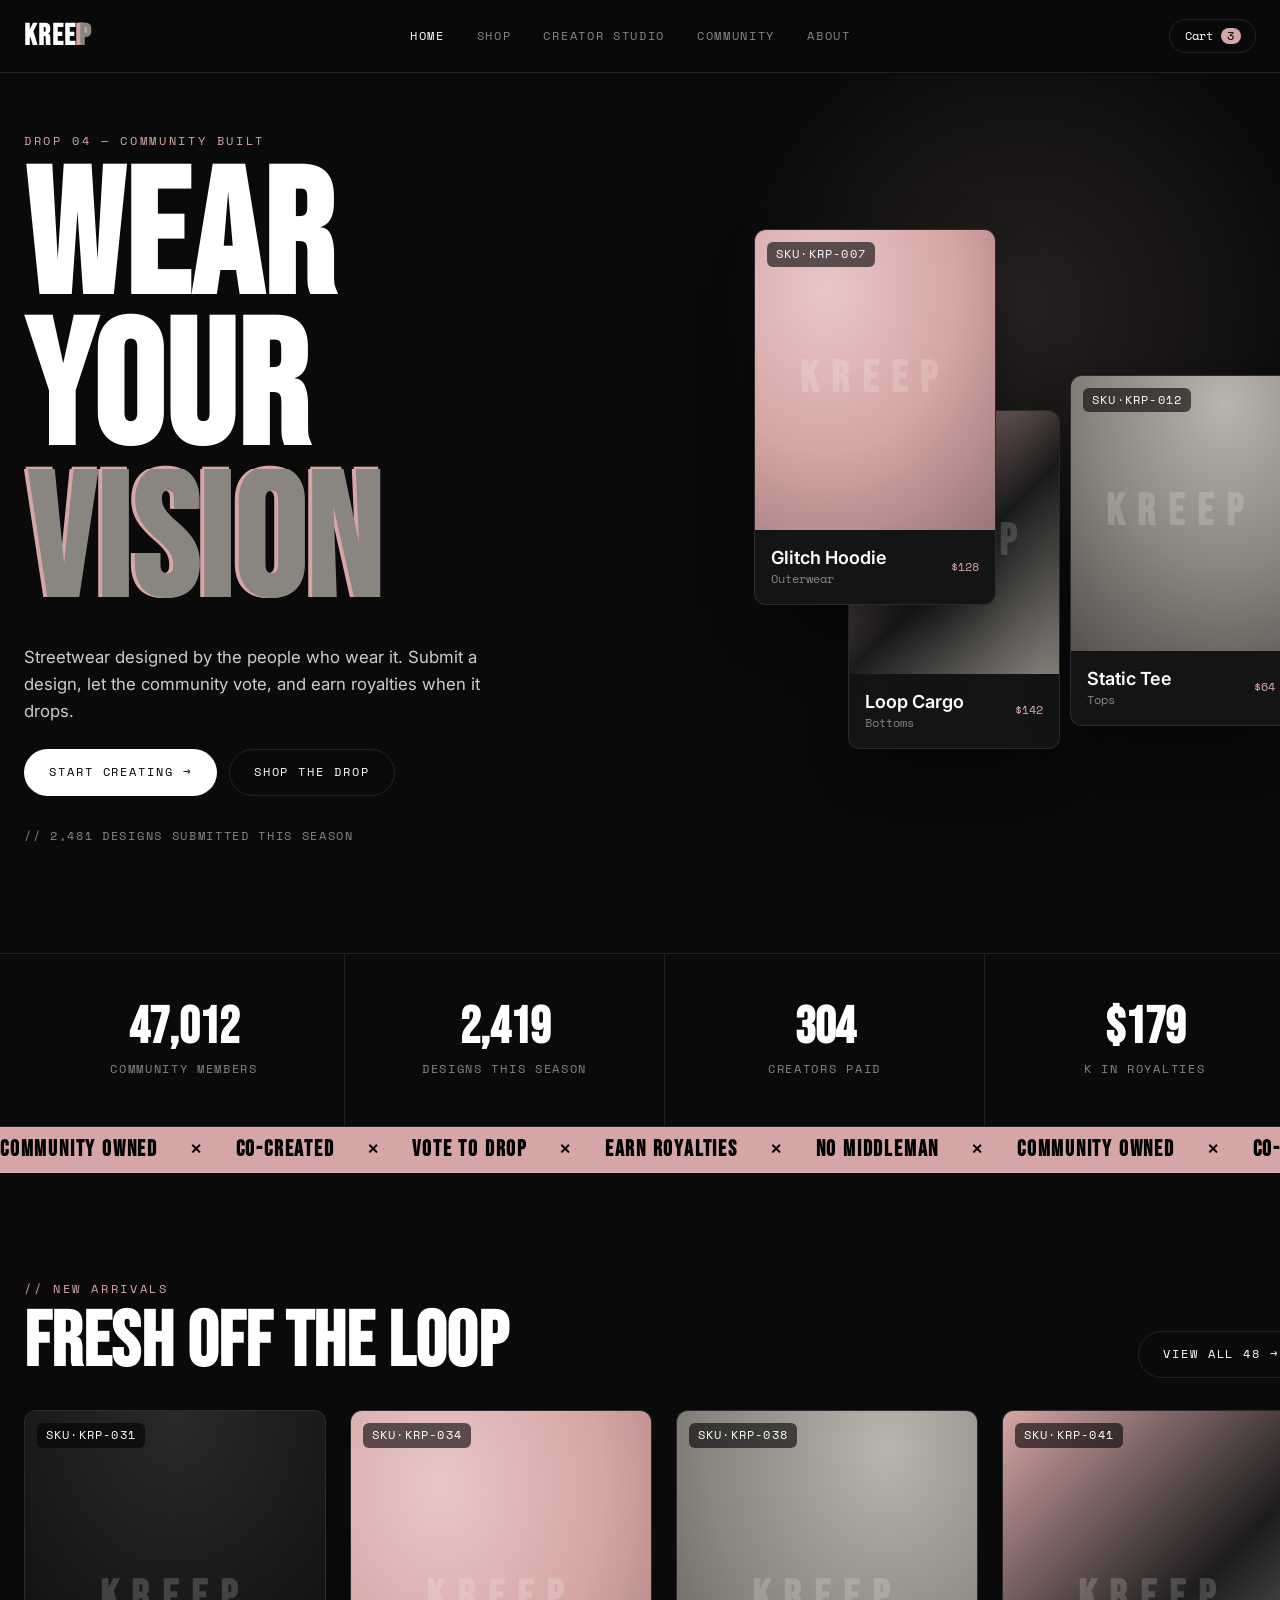
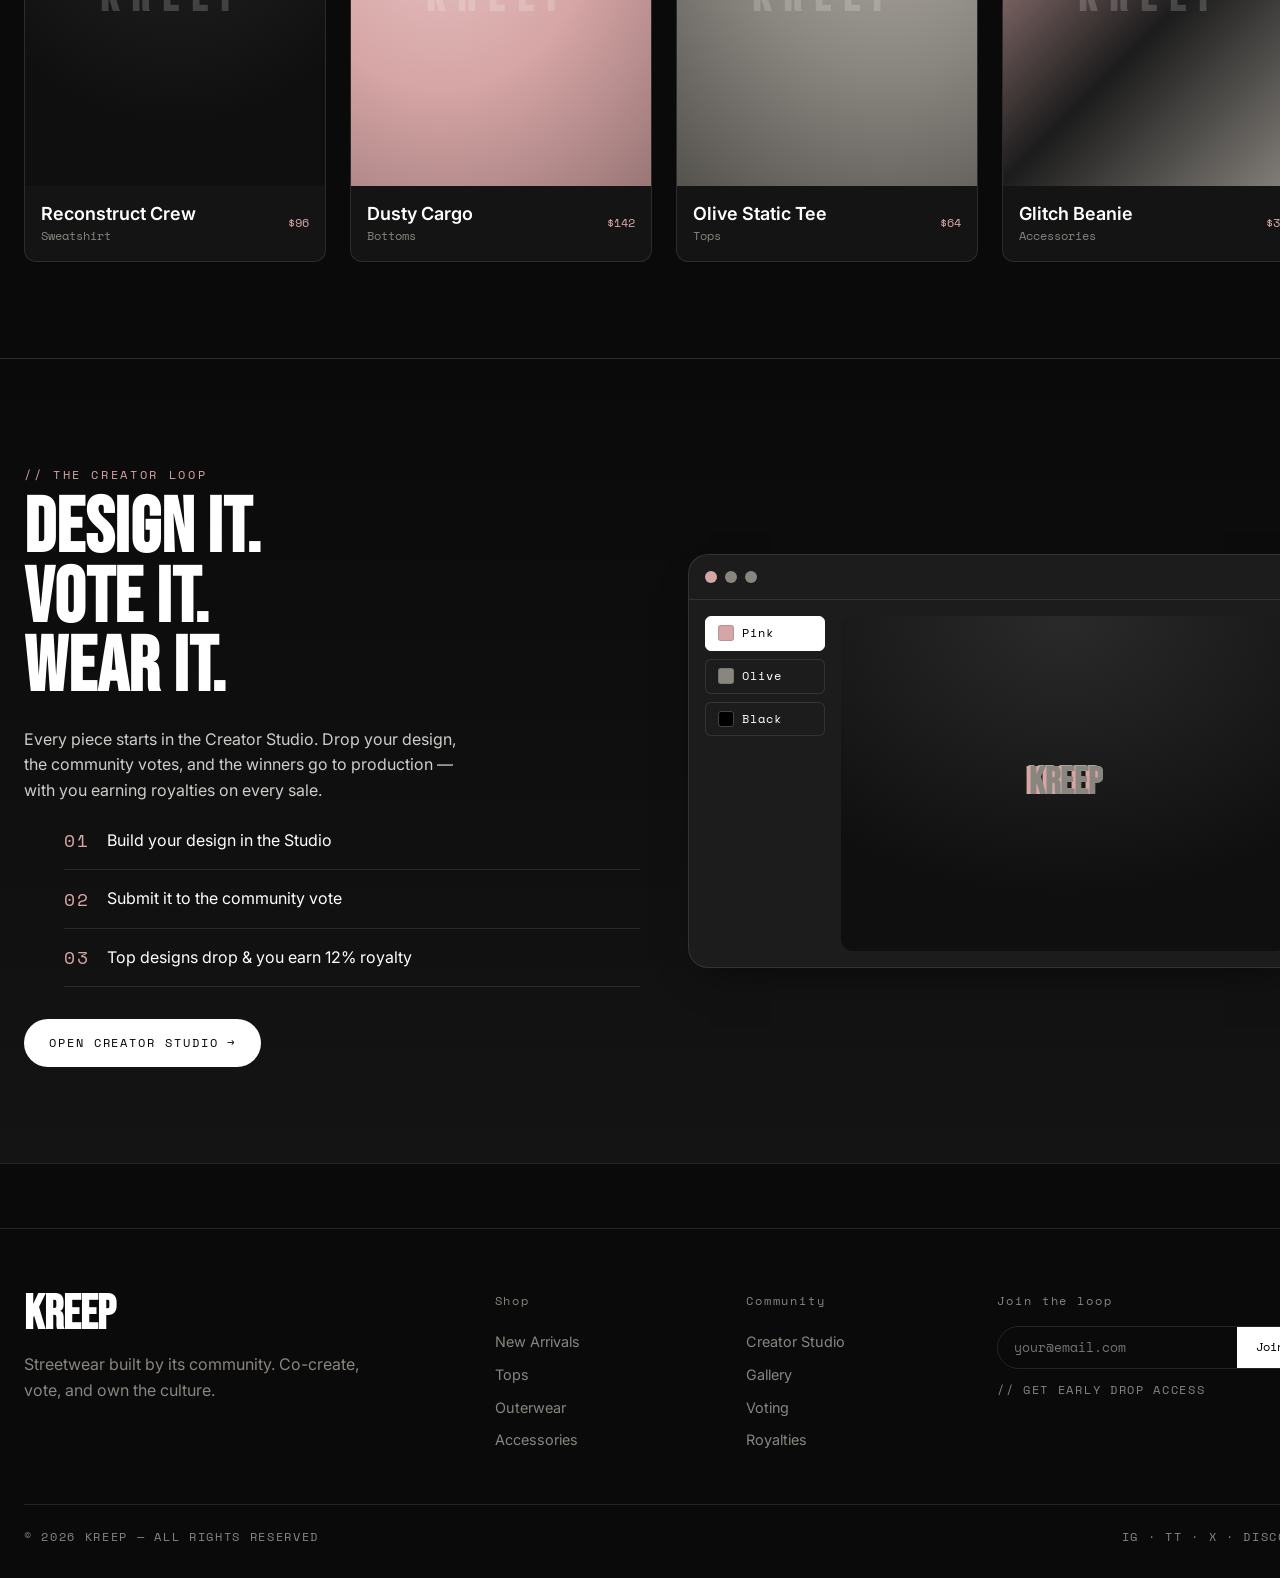
==== index.html @ 2c05e25a "feat: KREEP streetwear site — 3 screens + design tokens + components - Homepage: hero with glitch an" ====
<!DOCTYPE html>
<html lang="en">
<head>
  <meta charset="UTF-8" />
  <meta name="viewport" content="width=device-width, initial-scale=1.0" />
  <title>KREEP — Wear Your Vision</title>
  <meta name="description" content="KREEP — streetwear built by its community. Co-create, vote, earn royalties." />
  <link rel="preconnect" href="https://fonts.googleapis.com" />
  <link rel="preconnect" href="https://fonts.gstatic.com" crossorigin />
  <link href="https://fonts.googleapis.com/css2?family=Bebas+Neue&family=Inter:wght@400;500;600;700&family=Space+Mono:wght@400;700&display=swap" rel="stylesheet" />
  <link rel="stylesheet" href="css/tokens.css" />
  <link rel="stylesheet" href="css/styles.css" />
  <link rel="stylesheet" href="css/pages.css" />
</head>
<body>

  <!-- ====================== Navbar (persistent) ====================== -->
  <header class="nav">
    <div class="wrap">
      <a class="nav-logo" href="index.html">KREE<span class="k-glitch glitch" data-text="P">P</span></a>
      <nav class="nav-links">
        <a href="index.html" class="active">Home</a>
        <a href="#arrivals">Shop</a>
        <a href="studio.html">Creator Studio</a>
        <a href="product.html">Community</a>
        <a href="#loop">About</a>
      </nav>
      <div class="nav-right">
        <button class="cart-btn">Cart <span class="count">3</span></button>
        <button class="nav-burger" aria-label="Menu"><span></span><span></span><span></span></button>
      </div>
    </div>
  </header>

  <!-- ====================== Hero ====================== -->
  <section class="hero section">
    <div class="wrap hero-grid">
      <div class="hero-copy">
        <p class="mono eyebrow">Drop 04 — Community Built</p>
        <h1 class="display-xl">
          WEAR<br />
          YOUR<br />
          <span class="glitch hero-glitch" data-text="VISION">VISION</span>
        </h1>
        <p class="hero-sub">Streetwear designed by the people who wear it. Submit a design, let the community vote, and earn royalties when it drops.</p>
        <div class="hero-cta">
          <a href="studio.html" class="btn btn-primary">Start Creating →</a>
          <a href="#arrivals" class="btn btn-ghost">Shop the Drop</a>
        </div>
        <p class="mono muted hero-note">// 2,481 designs submitted this season</p>
      </div>

      <div class="hero-visual">
        <article class="float-card f1 product-card">
          <div class="media"><div class="ph ph-pink"></div></div>
          <span class="sku">SKU·KRP-007</span>
          <div class="meta"><div><h4>Glitch Hoodie</h4><span class="cat">Outerwear</span></div><span class="price">$128</span></div>
        </article>
        <article class="float-card f2 product-card">
          <div class="media"><div class="ph ph-olive"></div></div>
          <span class="sku">SKU·KRP-012</span>
          <div class="meta"><div><h4>Static Tee</h4><span class="cat">Tops</span></div><span class="price">$64</span></div>
        </article>
        <article class="float-card f3 product-card">
          <div class="media"><div class="ph ph-mix"></div></div>
          <span class="sku">SKU·KRP-021</span>
          <div class="meta"><div><h4>Loop Cargo</h4><span class="cat">Bottoms</span></div><span class="price">$142</span></div>
        </article>
      </div>
    </div>
  </section>

  <!-- ====================== Stats row ====================== -->
  <section class="stats">
    <div class="wrap stats-grid">
      <div class="stat"><span class="num" data-count="48200">0</span><span class="mono muted">Community members</span></div>
      <div class="stat"><span class="num" data-count="2481">0</span><span class="mono muted">Designs this season</span></div>
      <div class="stat"><span class="num" data-count="312">0</span><span class="mono muted">Creators paid</span></div>
      <div class="stat"><span class="num" data-prefix="$" data-count="184">0</span><span class="mono muted">K in royalties</span></div>
    </div>
  </section>

  <!-- ====================== Ticker ====================== -->
  <div class="ticker" aria-hidden="true">
    <div class="track">
      <span>COMMUNITY OWNED</span><span>CO-CREATED</span><span>VOTE TO DROP</span><span>EARN ROYALTIES</span><span>NO MIDDLEMAN</span>
      <span>COMMUNITY OWNED</span><span>CO-CREATED</span><span>VOTE TO DROP</span><span>EARN ROYALTIES</span><span>NO MIDDLEMAN</span>
    </div>
  </div>

  <!-- ====================== New Arrivals ====================== -->
  <section class="section" id="arrivals">
    <div class="wrap">
      <div class="section-head">
        <div>
          <p class="mono eyebrow">// New Arrivals</p>
          <h2 class="display-l">Fresh Off The Loop</h2>
        </div>
        <a href="#" class="btn btn-ghost">View all 48 →</a>
      </div>

      <div class="grid-products">
        <article class="product-card">
          <div class="media">
            <div class="ph ph-dark"></div>
            <div class="overlay"><a href="product.html" class="btn btn-pink">Quick Add +</a></div>
          </div>
          <span class="sku">SKU·KRP-031</span>
          <div class="meta"><div><h4>Reconstruct Crew</h4><span class="cat">Sweatshirt</span></div><span class="price">$96</span></div>
        </article>
        <article class="product-card">
          <div class="media">
            <div class="ph ph-pink"></div>
            <div class="overlay"><a href="product.html" class="btn btn-pink">Quick Add +</a></div>
          </div>
          <span class="sku">SKU·KRP-034</span>
          <div class="meta"><div><h4>Dusty Cargo</h4><span class="cat">Bottoms</span></div><span class="price">$142</span></div>
        </article>
        <article class="product-card">
          <div class="media">
            <div class="ph ph-olive"></div>
            <div class="overlay"><a href="product.html" class="btn btn-pink">Quick Add +</a></div>
          </div>
          <span class="sku">SKU·KRP-038</span>
          <div class="meta"><div><h4>Olive Static Tee</h4><span class="cat">Tops</span></div><span class="price">$64</span></div>
        </article>
        <article class="product-card">
          <div class="media">
            <div class="ph ph-mix"></div>
            <div class="overlay"><a href="product.html" class="btn btn-pink">Quick Add +</a></div>
          </div>
          <span class="sku">SKU·KRP-041</span>
          <div class="meta"><div><h4>Glitch Beanie</h4><span class="cat">Accessories</span></div><span class="price">$38</span></div>
        </article>
      </div>
    </div>
  </section>

  <!-- ====================== Creator Loop ====================== -->
  <section class="section loop" id="loop">
    <div class="wrap loop-grid">
      <div class="loop-copy">
        <p class="mono eyebrow">// The Creator Loop</p>
        <h2 class="display-l">Design It.<br />Vote It.<br />Wear It.</h2>
        <p class="loop-sub">Every piece starts in the Creator Studio. Drop your design, the community votes, and the winners go to production — with you earning royalties on every sale.</p>
        <ol class="loop-steps">
          <li><span class="mono">01</span> Build your design in the Studio</li>
          <li><span class="mono">02</span> Submit it to the community vote</li>
          <li><span class="mono">03</span> Top designs drop &amp; you earn 12% royalty</li>
        </ol>
        <a href="studio.html" class="btn btn-primary">Open Creator Studio →</a>
      </div>
      <div class="loop-preview">
        <div class="studio-mini">
          <div class="mini-bar"><span></span><span></span><span></span></div>
          <div class="mini-body">
            <div class="mini-left">
              <div class="design-chip active"><span class="swatch" style="background:var(--c-dusty-pink)"></span>Pink</div>
              <div class="design-chip"><span class="swatch" style="background:var(--c-olive-gray)"></span>Olive</div>
              <div class="design-chip"><span class="swatch" style="background:#000;border-color:#444"></span>Black</div>
            </div>
            <div class="mini-stage"><div class="ph ph-dark"></div><span class="stage-text glitch" data-text="KREEP">KREEP</span></div>
          </div>
        </div>
      </div>
    </div>
  </section>

  <!-- ====================== Footer ====================== -->
  <footer class="footer">
    <div class="wrap">
      <div class="grid">
        <div>
          <div class="logo">KREEP</div>
          <p class="muted" style="max-width:34ch">Streetwear built by its community. Co-create, vote, and own the culture.</p>
        </div>
        <div>
          <h5>Shop</h5>
          <div class="links"><a href="#">New Arrivals</a><a href="#">Tops</a><a href="#">Outerwear</a><a href="#">Accessories</a></div>
        </div>
        <div>
          <h5>Community</h5>
          <div class="links"><a href="studio.html">Creator Studio</a><a href="product.html">Gallery</a><a href="#">Voting</a><a href="#">Royalties</a></div>
        </div>
        <div>
          <h5>Join the loop</h5>
          <form class="news" onsubmit="return false">
            <input type="email" placeholder="your@email.com" aria-label="Email" />
            <button type="submit">Join</button>
          </form>
          <p class="mono muted" style="margin-top:.8rem">// Get early drop access</p>
        </div>
      </div>
      <div class="bottom mono">
        <span>© 2026 KREEP — ALL RIGHTS RESERVED</span>
        <span>IG · TT · X · DISCORD</span>
      </div>
    </div>
  </footer>

  <script src="js/main.js"></script>
</body>
</html>
---- css/tokens.css ----
/* ==========================================================================
   KREEP — Design Tokens
   These map 1:1 to Figma Color Styles, Text Styles & spacing variables.
   Use the comment labels as the Style names when rebuilding in Figma.
   ========================================================================== */

:root {
  /* ---- Color Styles ---------------------------------------------------- */
  --c-dusty-pink: #d6a5a5;   /* Brand/Dusty Pink   */
  --c-olive-gray: #89857f;   /* Brand/Warm Gray    */
  --c-black:      #000000;   /* Base/Black         */
  --c-white:      #ffffff;   /* Base/White         */

  /* Derived surface tints (kept inside the palette family) */
  --c-ink-900:    #0a0a0a;
  --c-ink-800:    #141414;
  --c-ink-700:    #1c1c1c;
  --c-line:       rgba(255, 255, 255, 0.10);
  --c-line-dark:  rgba(0, 0, 0, 0.12);
  --c-pink-soft:  rgba(214, 165, 165, 0.14);
  --c-pink-line:  rgba(214, 165, 165, 0.40);
  --c-olive-soft: rgba(137, 133, 127, 0.16);

  /* Status colors (derived from palette, used for community tags) */
  --c-live:    #d6a5a5;
  --c-voting:  #89857f;
  --c-new:     #ffffff;

  /* ---- Typography ------------------------------------------------------ */
  --font-display: "Bebas Neue", "Arial Narrow", sans-serif; /* Display     */
  --font-body:    "Inter", system-ui, -apple-system, sans-serif; /* Body    */
  --font-mono:    "Space Mono", "Courier New", monospace;   /* Label/Tag   */

  /* Text Styles — size / line-height / tracking */
  --t-display-xl: 700 clamp(4rem, 14vw, 11rem)/0.86 var(--font-display);
  --t-display-l:  700 clamp(2.6rem, 6vw, 5rem)/0.9 var(--font-display);
  --t-display-m:  700 clamp(1.8rem, 3.4vw, 2.8rem)/0.95 var(--font-display);
  --t-heading:    600 1.125rem/1.3 var(--font-body);
  --t-body:       400 1rem/1.6 var(--font-body);
  --t-body-sm:    400 0.875rem/1.55 var(--font-body);
  --t-label:      400 0.75rem/1.4 var(--font-mono);

  /* ---- Spacing scale (8pt-ish) ---------------------------------------- */
  --s-1: 0.25rem;
  --s-2: 0.5rem;
  --s-3: 0.75rem;
  --s-4: 1rem;
  --s-5: 1.5rem;
  --s-6: 2rem;
  --s-7: 3rem;
  --s-8: 4rem;
  --s-9: 6rem;

  /* ---- Radius & elevation --------------------------------------------- */
  --r-sm: 6px;
  --r-md: 12px;
  --r-lg: 20px;
  --r-pill: 999px;

  --shadow-card: 0 18px 40px -20px rgba(0, 0, 0, 0.6);
  --shadow-float: 0 30px 60px -25px rgba(0, 0, 0, 0.7);

  /* ---- Layout ---------------------------------------------------------- */
  --maxw: 1280px;
  --nav-h: 72px;
}
---- css/styles.css ----
/* ==========================================================================
   KREEP — Global + Component styles
   Components flagged with /* @component */ map to Figma components.
   ========================================================================== */

*,
*::before,
*::after { box-sizing: border-box; }

html { scroll-behavior: smooth; }

body {
  margin: 0;
  background: var(--c-ink-900);
  color: var(--c-white);
  font: var(--t-body);
  -webkit-font-smoothing: antialiased;
  text-rendering: optimizeLegibility;
  overflow-x: hidden;
}

a { color: inherit; text-decoration: none; }
img { display: block; max-width: 100%; }
button { font-family: inherit; cursor: pointer; border: none; background: none; color: inherit; }
ul { list-style: none; margin: 0; padding: 0; }

.wrap { width: 100%; max-width: var(--maxw); margin-inline: auto; padding-inline: var(--s-5); }

.mono { font: var(--t-label); letter-spacing: 0.14em; text-transform: uppercase; }
.muted { color: var(--c-olive-gray); }

.display-xl { font: var(--t-display-xl); letter-spacing: 0.01em; text-transform: uppercase; margin: 0; }
.display-l  { font: var(--t-display-l);  letter-spacing: 0.01em; text-transform: uppercase; margin: 0; }
.display-m  { font: var(--t-display-m);  letter-spacing: 0.02em; text-transform: uppercase; margin: 0; }

.section { padding-block: var(--s-9); }
.section-head { display: flex; align-items: flex-end; justify-content: space-between; gap: var(--s-5); margin-bottom: var(--s-6); flex-wrap: wrap; }
.eyebrow { color: var(--c-dusty-pink); letter-spacing: 0.22em; }

/* ---- Buttons ------------------------------------------------------------ */
.btn {
  display: inline-flex; align-items: center; gap: var(--s-2);
  padding: 0.9rem 1.5rem;
  font: var(--t-label); letter-spacing: 0.16em; text-transform: uppercase;
  border-radius: var(--r-pill);
  transition: transform 0.18s ease, background 0.18s ease, color 0.18s ease;
  border: 1px solid transparent;
}
.btn:hover { transform: translateY(-2px); }
.btn-primary { background: var(--c-white); color: var(--c-black); }
.btn-primary:hover { background: var(--c-dusty-pink); }
.btn-ghost { border-color: var(--c-line); color: var(--c-white); }
.btn-ghost:hover { border-color: var(--c-dusty-pink); color: var(--c-dusty-pink); }
.btn-pink { background: var(--c-dusty-pink); color: var(--c-black); }
.btn-block { width: 100%; justify-content: center; }

/* ==========================================================================
   @component  Navbar
   ========================================================================== */
.nav {
  position: sticky; top: 0; z-index: 50;
  height: var(--nav-h);
  display: flex; align-items: center;
  background: rgba(10, 10, 10, 0.72);
  backdrop-filter: blur(14px);
  border-bottom: 1px solid var(--c-line);
}
.nav .wrap { display: flex; align-items: center; justify-content: space-between; gap: var(--s-5); }
.nav-logo { font: var(--t-display-m); font-size: 1.9rem; letter-spacing: 0.06em; display: inline-flex; align-items: center; }
.nav-logo .k-glitch { color: var(--c-dusty-pink); }
.nav-links { display: flex; gap: var(--s-6); }
.nav-links a { font: var(--t-label); letter-spacing: 0.14em; text-transform: uppercase; color: var(--c-olive-gray); transition: color 0.15s; }
.nav-links a:hover, .nav-links a.active { color: var(--c-white); }
.nav-right { display: flex; align-items: center; gap: var(--s-4); }
.cart-btn { display: inline-flex; align-items: center; gap: var(--s-2); padding: 0.5rem 0.9rem; border: 1px solid var(--c-line); border-radius: var(--r-pill); font: var(--t-label); }
.cart-btn .count { background: var(--c-dusty-pink); color: var(--c-black); border-radius: var(--r-pill); padding: 0 0.4rem; }
.nav-burger { display: none; flex-direction: column; gap: 5px; }
.nav-burger span { width: 22px; height: 2px; background: var(--c-white); }

/* ==========================================================================
   @component  ProductCard
   ========================================================================== */
.product-card {
  position: relative;
  background: var(--c-ink-800);
  border: 1px solid var(--c-line);
  border-radius: var(--r-md);
  overflow: hidden;
  transition: border-color 0.2s, transform 0.2s;
}
.product-card:hover { border-color: var(--c-pink-line); transform: translateY(-4px); }
.product-card .media { position: relative; aspect-ratio: 4 / 5; overflow: hidden; }
.product-card .media .ph { width: 100%; height: 100%; }
.product-card .sku { position: absolute; top: var(--s-3); left: var(--s-3); background: rgba(0,0,0,0.6); padding: 0.25rem 0.55rem; border-radius: var(--r-sm); font: var(--t-label); letter-spacing: 0.1em; }
.product-card .overlay {
  position: absolute; inset: 0;
  display: flex; align-items: flex-end; justify-content: center;
  padding: var(--s-4);
  background: linear-gradient(to top, rgba(0,0,0,0.85), transparent 60%);
  opacity: 0; transition: opacity 0.22s ease;
}
.product-card:hover .overlay { opacity: 1; }
.product-card .overlay .btn { transform: translateY(8px); transition: transform 0.22s ease; }
.product-card:hover .overlay .btn { transform: translateY(0); }
.product-card .meta { padding: var(--s-4); display: flex; justify-content: space-between; align-items: center; gap: var(--s-3); }
.product-card .meta h4 { margin: 0; font: var(--t-heading); }
.product-card .meta .price { font: var(--t-label); color: var(--c-dusty-pink); }
.product-card .meta .cat { font: var(--t-label); color: var(--c-olive-gray); display: block; margin-top: 2px; }

/* ==========================================================================
   @component  CreatorBadge
   ========================================================================== */
.creator-badge { display: inline-flex; align-items: center; gap: var(--s-3); }
.creator-badge .avatar { width: 40px; height: 40px; border-radius: var(--r-pill); background: linear-gradient(135deg, var(--c-dusty-pink), var(--c-olive-gray)); flex-shrink: 0; border: 2px solid var(--c-white); }
.creator-badge .info { display: flex; flex-direction: column; }
.creator-badge .name { font: var(--t-heading); font-size: 0.95rem; }
.creator-badge .royalty { font: var(--t-label); color: var(--c-dusty-pink); }

/* ==========================================================================
   @component  DesignChip
   ========================================================================== */
.design-chip {
  display: inline-flex; align-items: center; gap: var(--s-2);
  padding: 0.5rem 0.75rem;
  border: 1px solid var(--c-line);
  border-radius: var(--r-sm);
  font: var(--t-label); letter-spacing: 0.08em;
  background: var(--c-ink-700);
  transition: border-color 0.15s, background 0.15s, color 0.15s;
}
.design-chip:hover { border-color: var(--c-pink-line); }
.design-chip.active { background: var(--c-white); color: var(--c-black); border-color: var(--c-white); }
.design-chip .swatch { width: 14px; height: 14px; border-radius: 3px; border: 1px solid var(--c-line-dark); }

/* ==========================================================================
   @component  CommunityCard
   ========================================================================== */
.community-card {
  background: var(--c-ink-800);
  border: 1px solid var(--c-line);
  border-radius: var(--r-md);
  overflow: hidden;
  display: flex; flex-direction: column;
}
.community-card .media { aspect-ratio: 1/1; position: relative; }
.community-card .media .ph { width: 100%; height: 100%; }
.community-card .status { position: absolute; top: var(--s-3); left: var(--s-3); padding: 0.2rem 0.6rem; border-radius: var(--r-pill); font: var(--t-label); letter-spacing: 0.1em; text-transform: uppercase; }
.status.live   { background: var(--c-dusty-pink); color: var(--c-black); }
.status.voting { background: transparent; color: var(--c-white); border: 1px solid var(--c-white); }
.status.new    { background: var(--c-white); color: var(--c-black); }
.community-card .body { padding: var(--s-4); display: flex; flex-direction: column; gap: var(--s-3); }
.community-card .title { font: var(--t-heading); }
.vote { display: flex; flex-direction: column; gap: 6px; }
.vote-bar { height: 6px; border-radius: var(--r-pill); background: var(--c-ink-700); overflow: hidden; }
.vote-bar > span { display: block; height: 100%; background: linear-gradient(90deg, var(--c-dusty-pink), var(--c-olive-gray)); }
.vote .row { display: flex; justify-content: space-between; font: var(--t-label); color: var(--c-olive-gray); }

/* ---- Placeholder visuals (stand in for product photography) ------------- */
.ph { background-size: cover; background-position: center; position: relative; }
.ph-pink  { background: radial-gradient(120% 120% at 30% 20%, #e9c7c7, #d6a5a5 45%, #8a6a6a 100%); }
.ph-olive { background: radial-gradient(120% 120% at 70% 10%, #b9b5ad, #89857f 50%, #4f4d49 100%); }
.ph-dark  { background: radial-gradient(120% 120% at 50% 0%, #2a2a2a, #0f0f0f 70%); }
.ph-mix   { background: linear-gradient(135deg, #d6a5a5 0%, #1c1c1c 55%, #89857f 100%); }
.ph::after { content: "KREEP"; position: absolute; inset: 0; display: grid; place-items: center; font: var(--t-display-m); color: rgba(255,255,255,0.18); letter-spacing: 0.3em; }

/* ==========================================================================
   Footer
   ========================================================================== */
.footer { border-top: 1px solid var(--c-line); padding-block: var(--s-8) var(--s-6); margin-top: var(--s-8); }
.footer .grid { display: grid; grid-template-columns: 2fr 1fr 1fr 1.4fr; gap: var(--s-6); }
.footer h5 { font: var(--t-label); color: var(--c-olive-gray); letter-spacing: 0.16em; margin: 0 0 var(--s-4); }
.footer .logo { font: var(--t-display-l); font-size: 3rem; }
.footer .links a { display: block; padding: 0.3rem 0; color: var(--c-olive-gray); font-size: 0.9rem; }
.footer .links a:hover { color: var(--c-white); }
.footer .news { display: flex; border: 1px solid var(--c-line); border-radius: var(--r-pill); overflow: hidden; }
.footer .news input { flex: 1; background: transparent; border: none; color: var(--c-white); padding: 0.7rem 1rem; outline: none; font-family: var(--font-mono); font-size: 0.8rem; }
.footer .news button { background: var(--c-white); color: var(--c-black); padding-inline: 1.2rem; font: var(--t-label); }
.footer .bottom { display: flex; justify-content: space-between; gap: var(--s-4); margin-top: var(--s-7); padding-top: var(--s-5); border-top: 1px solid var(--c-line); flex-wrap: wrap; color: var(--c-olive-gray); }

/* ==========================================================================
   Glitch signature element
   ========================================================================== */
.glitch { position: relative; display: inline-block; color: var(--c-white); }
.glitch::before, .glitch::after {
  content: attr(data-text);
  position: absolute; left: 0; top: 0;
  width: 100%; overflow: hidden;
  clip-path: inset(0 0 0 0);
}
.glitch::before { color: var(--c-dusty-pink); transform: translate(-2px, 0); animation: glitch-1 2.2s infinite linear alternate-reverse; }
.glitch::after  { color: var(--c-olive-gray); transform: translate(2px, 0);  animation: glitch-2 2.6s infinite linear alternate-reverse; }
.glitch.active::before { animation-duration: 0.35s; }
.glitch.active::after  { animation-duration: 0.42s; }

@keyframes glitch-1 {
  0%   { clip-path: inset(0 0 82% 0); transform: translate(-2px, -1px); }
  20%  { clip-path: inset(30% 0 40% 0); transform: translate(3px, 1px); }
  40%  { clip-path: inset(60% 0 8% 0); transform: translate(-3px, 0); }
  60%  { clip-path: inset(10% 0 70% 0); transform: translate(2px, -1px); }
  80%  { clip-path: inset(48% 0 22% 0); transform: translate(-1px, 1px); }
  100% { clip-path: inset(70% 0 12% 0); transform: translate(2px, 0); }
}
@keyframes glitch-2 {
  0%   { clip-path: inset(72% 0 8% 0); transform: translate(2px, 1px); }
  20%  { clip-path: inset(12% 0 62% 0); transform: translate(-3px, 0); }
  40%  { clip-path: inset(40% 0 30% 0); transform: translate(3px, -1px); }
  60%  { clip-path: inset(80% 0 4% 0); transform: translate(-2px, 1px); }
  80%  { clip-path: inset(24% 0 52% 0); transform: translate(1px, 0); }
  100% { clip-path: inset(4% 0 86% 0); transform: translate(-2px, -1px); }
}

/* ==========================================================================
   Ticker
   ========================================================================== */
.ticker { border-block: 1px solid var(--c-line); background: var(--c-dusty-pink); color: var(--c-black); overflow: hidden; white-space: nowrap; }
.ticker .track { display: inline-flex; gap: var(--s-6); padding-block: 0.7rem; animation: ticker 22s linear infinite; }
.ticker .track span { font: var(--t-display-m); font-size: 1.4rem; letter-spacing: 0.08em; display: inline-flex; align-items: center; gap: var(--s-6); }
.ticker .track span::after { content: "✕"; font-size: 0.9rem; }
@keyframes ticker { from { transform: translateX(0); } to { transform: translateX(-50%); } }

@media (prefers-reduced-motion: reduce) {
  .ticker .track, .glitch::before, .glitch::after { animation: none !important; }
}

/* ==========================================================================
   Responsive
   ========================================================================== */
@media (max-width: 880px) {
  .nav-links { display: none; }
  .nav-burger { display: flex; }
  .footer .grid { grid-template-columns: 1fr 1fr; }
}
---- css/pages.css ----
/* ==========================================================================
   KREEP — Page-specific layouts (Home, Studio, Product)
   ========================================================================== */

/* ---------------------------- HOME : Hero -------------------------------- */
.hero { padding-top: var(--s-7); position: relative; overflow: hidden; }
.hero::before {
  content: ""; position: absolute; top: -10%; right: -5%;
  width: 50vw; height: 50vw; max-width: 700px; max-height: 700px;
  background: radial-gradient(circle, var(--c-pink-soft), transparent 65%);
  pointer-events: none;
}
.hero-grid { display: grid; grid-template-columns: 1.05fr 0.95fr; gap: var(--s-7); align-items: center; }
.hero-copy .eyebrow { margin-bottom: var(--s-4); }
.hero-sub { max-width: 42ch; color: #cfcdc9; margin: var(--s-5) 0; font-size: 1.05rem; }
.hero-cta { display: flex; gap: var(--s-3); flex-wrap: wrap; }
.hero-note { margin-top: var(--s-6); }
.hero-glitch { color: var(--c-dusty-pink); }

.hero-visual { position: relative; min-height: 520px; }
.float-card { position: absolute; width: 240px; box-shadow: var(--shadow-float); }
.float-card.f1 { top: 0; left: 6%; z-index: 3; animation: float 6s ease-in-out infinite; }
.float-card.f2 { top: 28%; right: 2%; z-index: 2; width: 220px; animation: float 7s ease-in-out infinite 0.6s; }
.float-card.f3 { bottom: 0; left: 22%; z-index: 1; width: 210px; animation: float 8s ease-in-out infinite 1.2s; }
@keyframes float { 0%,100% { transform: translateY(0); } 50% { transform: translateY(-14px); } }

/* ---------------------------- HOME : Stats ------------------------------- */
.stats { border-block: 1px solid var(--c-line); }
.stats-grid { display: grid; grid-template-columns: repeat(4, 1fr); }
.stat { padding: var(--s-7) var(--s-4); display: flex; flex-direction: column; gap: var(--s-2); text-align: center; border-left: 1px solid var(--c-line); }
.stat:first-child { border-left: none; }
.stat .num { font: var(--t-display-l); font-size: clamp(2.4rem, 4vw, 3.6rem); color: var(--c-white); line-height: 1; }

/* ---------------------------- HOME : Grids ------------------------------- */
.grid-products { display: grid; grid-template-columns: repeat(4, 1fr); gap: var(--s-5); }

/* ---------------------------- HOME : Loop -------------------------------- */
.loop { background: linear-gradient(180deg, var(--c-ink-900), var(--c-ink-800)); border-block: 1px solid var(--c-line); }
.loop-grid { display: grid; grid-template-columns: 1fr 1fr; gap: var(--s-7); align-items: center; }
.loop-sub { color: #cfcdc9; max-width: 44ch; margin: var(--s-5) 0; }
.loop-steps { display: flex; flex-direction: column; gap: var(--s-4); margin: 0 0 var(--s-6); }
.loop-steps li { display: flex; align-items: center; gap: var(--s-4); padding-bottom: var(--s-4); border-bottom: 1px solid var(--c-line); }
.loop-steps .mono { color: var(--c-dusty-pink); font-size: 1.1rem; }

.studio-mini { background: var(--c-ink-700); border: 1px solid var(--c-line); border-radius: var(--r-lg); overflow: hidden; box-shadow: var(--shadow-card); }
.mini-bar { display: flex; gap: 8px; padding: var(--s-4); border-bottom: 1px solid var(--c-line); }
.mini-bar span { width: 12px; height: 12px; border-radius: 50%; background: var(--c-olive-gray); }
.mini-bar span:first-child { background: var(--c-dusty-pink); }
.mini-body { display: grid; grid-template-columns: 120px 1fr; gap: var(--s-4); padding: var(--s-4); }
.mini-left { display: flex; flex-direction: column; gap: var(--s-2); }
.mini-stage { position: relative; border-radius: var(--r-md); overflow: hidden; aspect-ratio: 4/3; display: grid; place-items: center; }
.mini-stage .ph { position: absolute; inset: 0; }
.mini-stage .ph::after { content: ""; }
.stage-text { position: relative; font: var(--t-display-l); font-size: 2.4rem; color: var(--c-white); }

/* ==========================================================================
   STUDIO — 3 column layout
   ========================================================================== */
.studio { padding: var(--s-5) 0; }
.studio-head { display: flex; justify-content: space-between; align-items: center; margin-bottom: var(--s-5); flex-wrap: wrap; gap: var(--s-4); }
.studio-head h1 { font: var(--t-display-m); }
.studio-layout { display: grid; grid-template-columns: 280px 1fr 320px; gap: var(--s-5); align-items: start; }
.panel { background: var(--c-ink-800); border: 1px solid var(--c-line); border-radius: var(--r-md); padding: var(--s-5); }
.panel h3 { font: var(--t-label); color: var(--c-olive-gray); letter-spacing: 0.16em; margin: 0 0 var(--s-3); text-transform: uppercase; }
.panel + .panel, .panel .group + .group { margin-top: var(--s-5); }
.group { padding-top: var(--s-5); border-top: 1px solid var(--c-line); }
.group:first-child { padding-top: 0; border-top: none; }
.chip-row { display: flex; flex-wrap: wrap; gap: var(--s-2); }
.layers { display: flex; flex-direction: column; gap: var(--s-2); }
.layer { display: flex; justify-content: space-between; align-items: center; padding: .6rem .7rem; border: 1px solid var(--c-line); border-radius: var(--r-sm); font-size: .85rem; background: var(--c-ink-700); }
.layer.active { border-color: var(--c-pink-line); background: var(--c-pink-soft); }
.layer .mono { color: var(--c-olive-gray); }

/* Center canvas */
.canvas { background: var(--c-ink-800); border: 1px solid var(--c-line); border-radius: var(--r-md); overflow: hidden; }
.toolbar { display: flex; align-items: center; gap: var(--s-2); padding: var(--s-3) var(--s-4); border-bottom: 1px solid var(--c-line); flex-wrap: wrap; }
.tool { width: 38px; height: 38px; border-radius: var(--r-sm); border: 1px solid var(--c-line); display: grid; place-items: center; font-size: 1rem; transition: border-color .15s, background .15s; }
.tool:hover, .tool.active { border-color: var(--c-dusty-pink); background: var(--c-pink-soft); }
.toolbar .spacer { flex: 1; }
.stage { position: relative; aspect-ratio: 1/1; max-height: 560px; margin: var(--s-5); border-radius: var(--r-md); overflow: hidden; display: grid; place-items: center; }
.stage .ph { position: absolute; inset: 0; }
.stage .ph::after { content: ""; }
.stage .draggable { position: relative; font: var(--t-display-l); font-size: clamp(2.5rem, 6vw, 4.5rem); color: var(--c-white); cursor: grab; user-select: none; padding: .2rem .5rem; border: 1px dashed transparent; }
.stage .draggable:active { cursor: grabbing; }
.stage .draggable.selected { border-color: var(--c-dusty-pink); }
.angles { display: flex; gap: var(--s-3); padding: 0 var(--s-5) var(--s-5); }
.angle { flex: 1; aspect-ratio: 1/1; border-radius: var(--r-sm); border: 1px solid var(--c-line); overflow: hidden; opacity: .55; transition: opacity .15s, border-color .15s; }
.angle .ph::after { content: ""; }
.angle:hover, .angle.active { opacity: 1; border-color: var(--c-dusty-pink); }

/* Right editor */
.field { margin-bottom: var(--s-4); }
.field label { display: block; font: var(--t-label); color: var(--c-olive-gray); margin-bottom: var(--s-2); text-transform: uppercase; letter-spacing: .12em; }
.field input[type=text], .field select, .field textarea {
  width: 100%; background: var(--c-ink-700); border: 1px solid var(--c-line); color: var(--c-white);
  padding: .7rem .8rem; border-radius: var(--r-sm); font-family: var(--font-body); font-size: .95rem; outline: none;
}
.field input:focus, .field select:focus, .field textarea:focus { border-color: var(--c-dusty-pink); }
.range-row { display: flex; align-items: center; gap: var(--s-3); }
.range-row input[type=range] { flex: 1; accent-color: var(--c-dusty-pink); }
.range-row .val { font: var(--t-label); color: var(--c-dusty-pink); min-width: 48px; text-align: right; }
.font-grid { display: grid; grid-template-columns: 1fr 1fr 1fr; gap: var(--s-2); }
.font-opt { padding: .6rem; border: 1px solid var(--c-line); border-radius: var(--r-sm); text-align: center; font-size: .85rem; }
.font-opt.active { border-color: var(--c-dusty-pink); background: var(--c-pink-soft); }
.font-opt small { display: block; font: var(--t-label); color: var(--c-olive-gray); margin-top: 2px; }

.price-summary { background: var(--c-ink-700); border-radius: var(--r-md); padding: var(--s-4); margin: var(--s-5) 0; }
.price-summary .line { display: flex; justify-content: space-between; padding: .35rem 0; font-size: .9rem; }
.price-summary .line.total { border-top: 1px solid var(--c-line); margin-top: var(--s-2); padding-top: var(--s-3); font: var(--t-display-m); font-size: 1.6rem; }
.royalty-notice { display: flex; gap: var(--s-3); padding: var(--s-4); border: 1px dashed var(--c-pink-line); border-radius: var(--r-md); background: var(--c-pink-soft); font-size: .85rem; color: #e8d5d5; margin-bottom: var(--s-5); }
.royalty-notice strong { color: var(--c-dusty-pink); }
.studio-actions { display: flex; flex-direction: column; gap: var(--s-3); }

/* ==========================================================================
   PRODUCT — detail + community gallery
   ========================================================================== */
.pdp { padding-top: var(--s-6); }
.pdp-grid { display: grid; grid-template-columns: 1.1fr 0.9fr; gap: var(--s-7); align-items: start; }
.gallery .main { aspect-ratio: 4/5; border-radius: var(--r-md); overflow: hidden; border: 1px solid var(--c-line); }
.gallery .thumbs { display: grid; grid-template-columns: repeat(4, 1fr); gap: var(--s-3); margin-top: var(--s-3); }
.gallery .thumb { aspect-ratio: 1/1; border-radius: var(--r-sm); overflow: hidden; border: 1px solid var(--c-line); cursor: pointer; opacity: .6; transition: opacity .15s, border-color .15s; }
.gallery .thumb .ph::after { content: ""; }
.gallery .thumb:hover, .gallery .thumb.active { opacity: 1; border-color: var(--c-dusty-pink); }

.pdp-info .crumb { color: var(--c-olive-gray); margin-bottom: var(--s-4); }
.pdp-info h1 { font: var(--t-display-l); margin: 0 0 var(--s-3); }
.pdp-price { font: var(--t-display-m); font-size: 1.8rem; color: var(--c-dusty-pink); margin-bottom: var(--s-5); }
.pdp-creator { display: flex; justify-content: space-between; align-items: center; padding: var(--s-4); border: 1px solid var(--c-line); border-radius: var(--r-md); margin-bottom: var(--s-5); }
.royalty-badge { display: inline-flex; align-items: center; gap: var(--s-2); padding: .3rem .7rem; border-radius: var(--r-pill); background: var(--c-pink-soft); border: 1px solid var(--c-pink-line); font: var(--t-label); color: var(--c-dusty-pink); }
.pdp-desc { color: #cfcdc9; line-height: 1.7; margin-bottom: var(--s-5); }
.size-row { display: flex; gap: var(--s-2); margin: var(--s-3) 0 var(--s-5); flex-wrap: wrap; }
.size { min-width: 52px; padding: .7rem; text-align: center; border: 1px solid var(--c-line); border-radius: var(--r-sm); font: var(--t-label); transition: .15s; }
.size:hover { border-color: var(--c-dusty-pink); }
.size.active { background: var(--c-white); color: var(--c-black); border-color: var(--c-white); }
.size.soldout { opacity: .35; text-decoration: line-through; pointer-events: none; }
.pdp-buy { display: flex; gap: var(--s-3); }
.specs { margin-top: var(--s-6); border-top: 1px solid var(--c-line); padding-top: var(--s-5); }
.specs .row { display: flex; justify-content: space-between; padding: .5rem 0; font: var(--t-label); border-bottom: 1px solid var(--c-line); }
.specs .row span:first-child { color: var(--c-olive-gray); }

.grid-community { display: grid; grid-template-columns: repeat(4, 1fr); gap: var(--s-5); }

/* ==========================================================================
   Responsive
   ========================================================================== */
@media (max-width: 1040px) {
  .studio-layout { grid-template-columns: 1fr; }
  .grid-products, .grid-community { grid-template-columns: repeat(2, 1fr); }
}
@media (max-width: 880px) {
  .hero-grid, .loop-grid, .pdp-grid { grid-template-columns: 1fr; }
  .hero-visual { min-height: 420px; }
  .stats-grid { grid-template-columns: repeat(2, 1fr); }
  .stat:nth-child(3) { border-left: none; }
}
@media (max-width: 560px) {
  .grid-products, .grid-community, .font-grid { grid-template-columns: 1fr; }
}
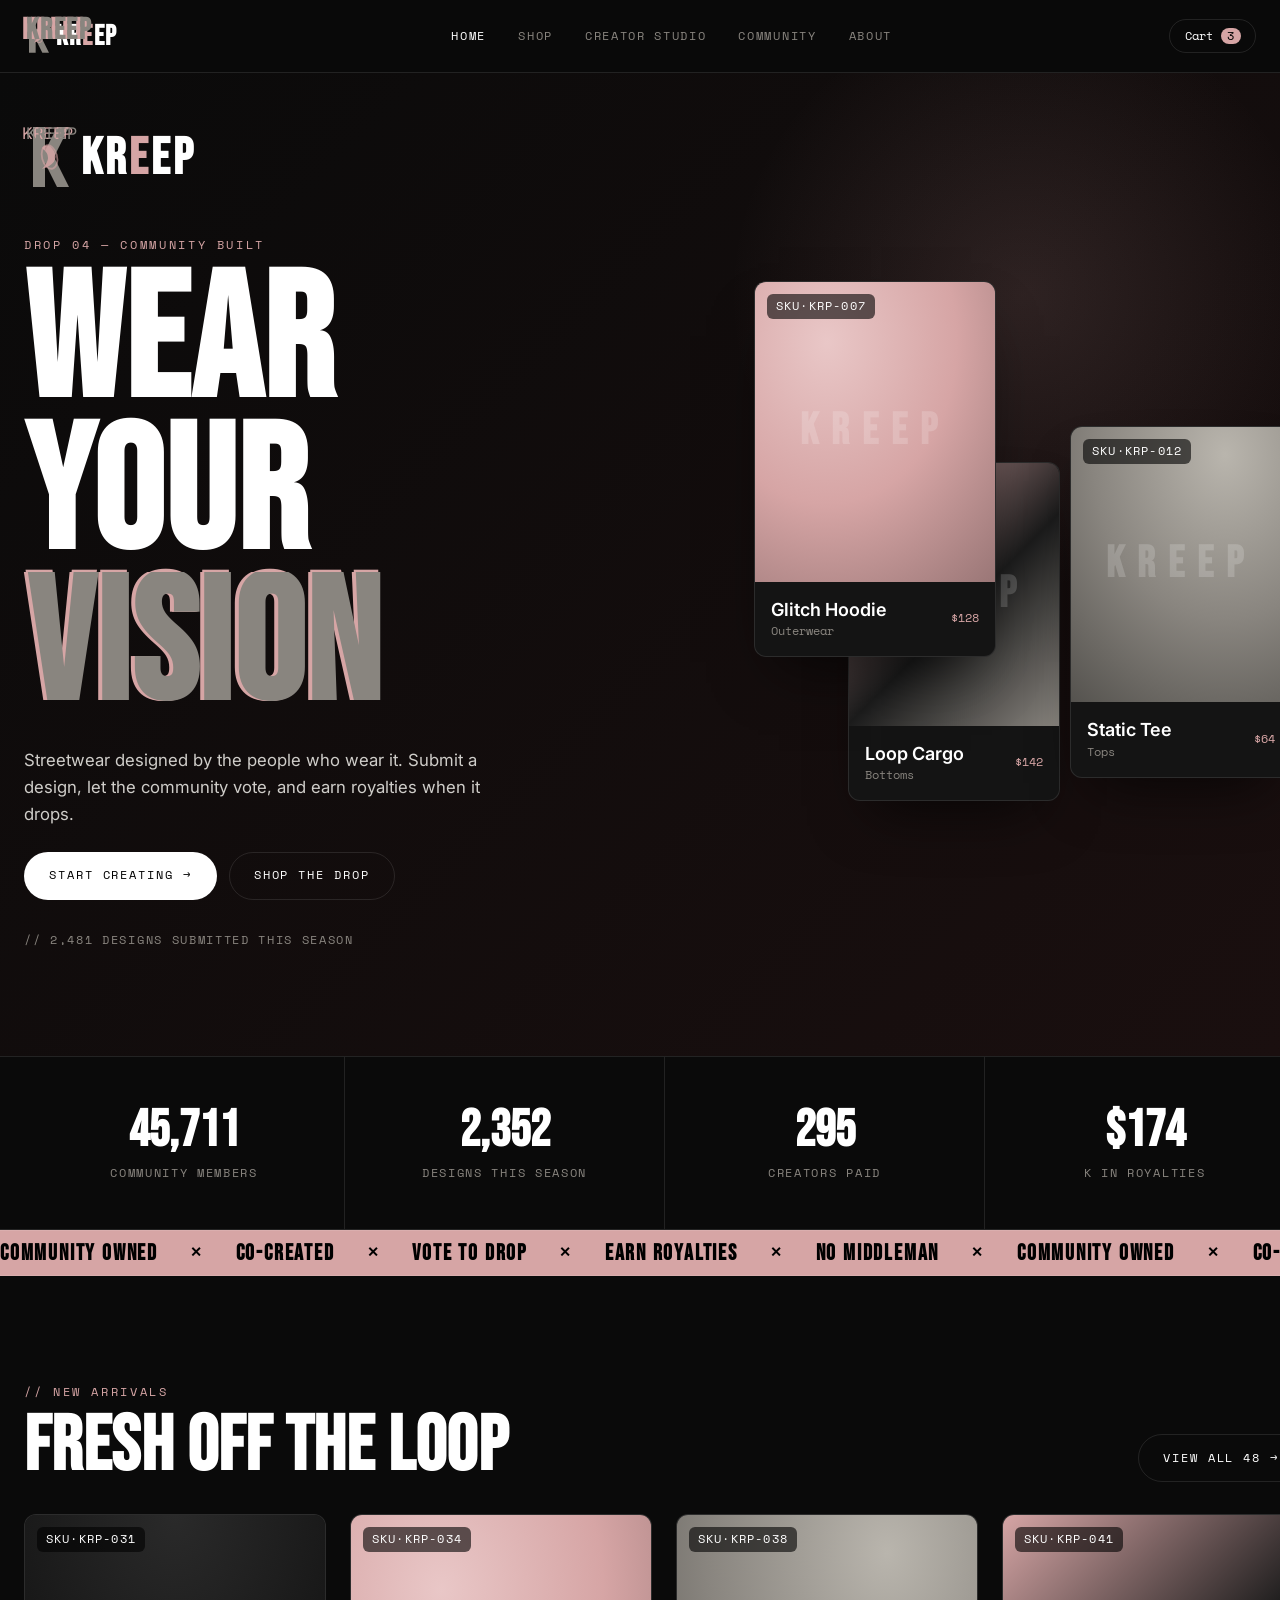
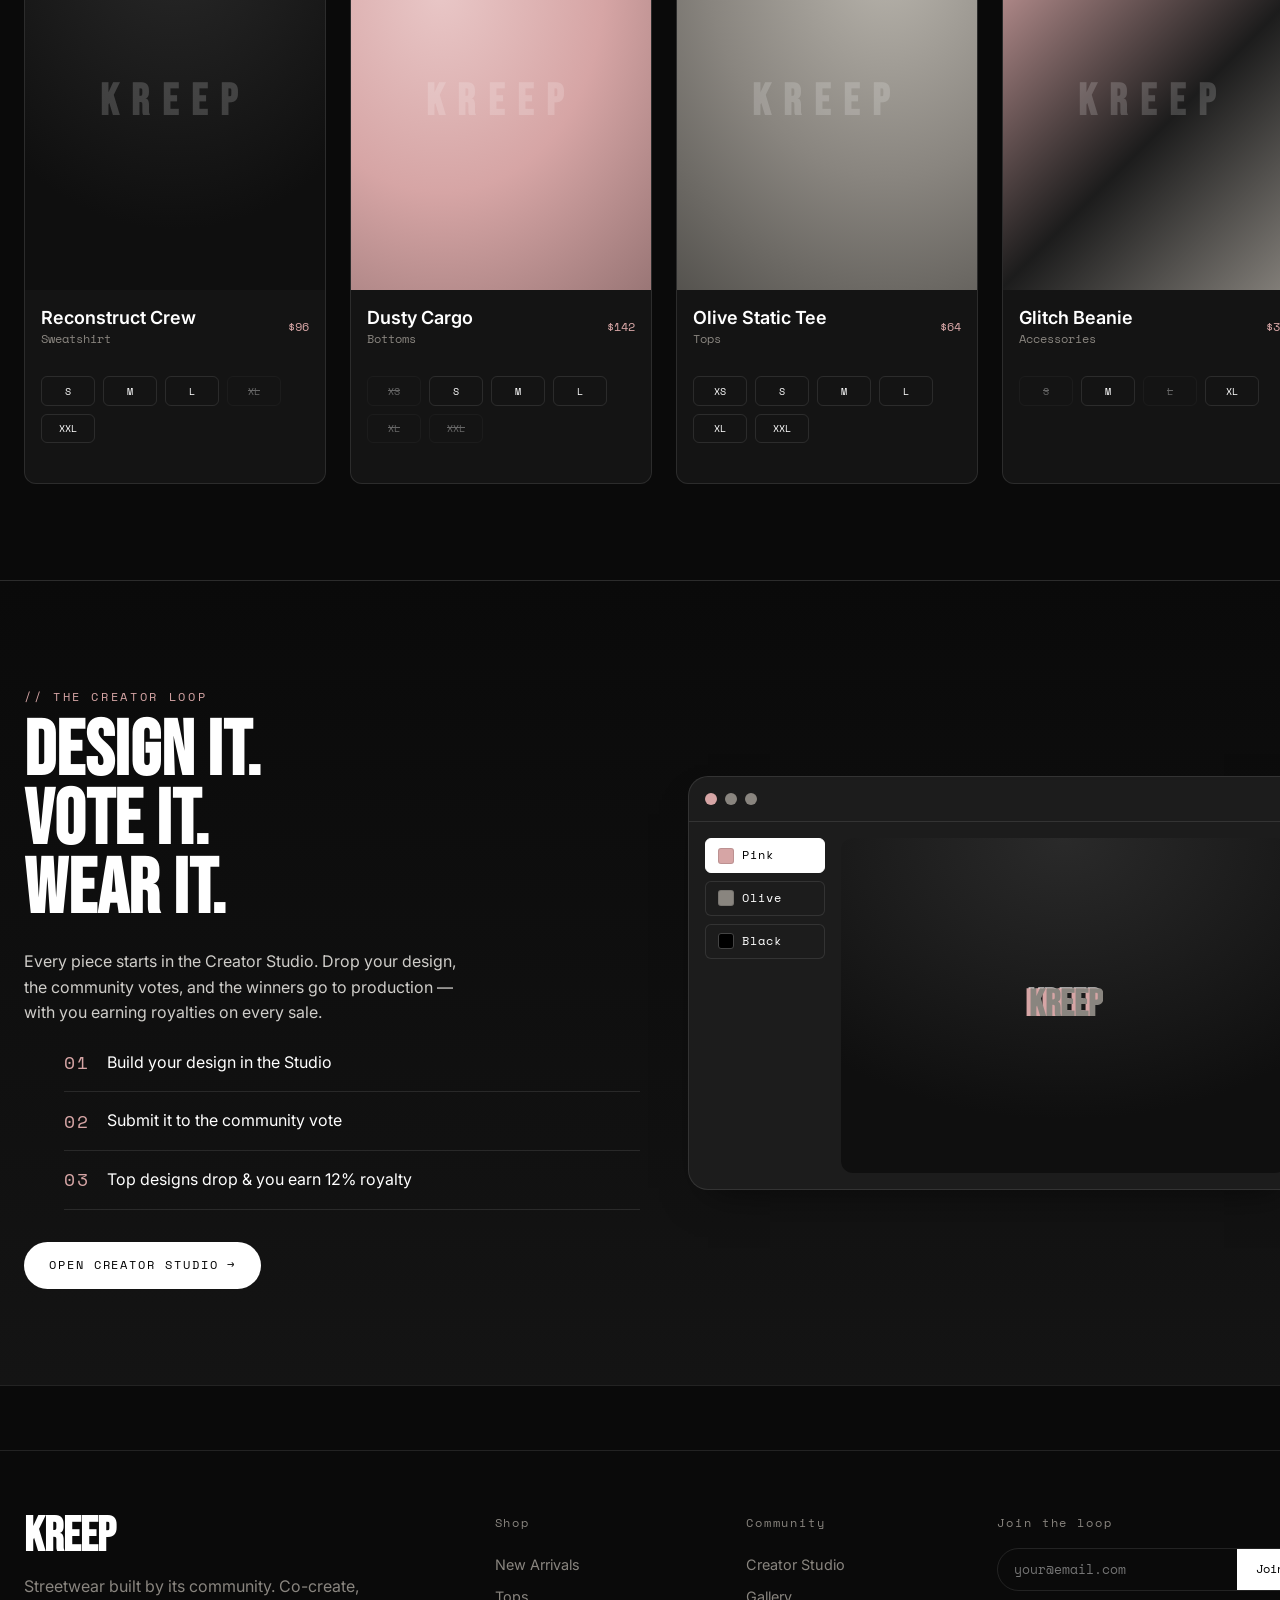
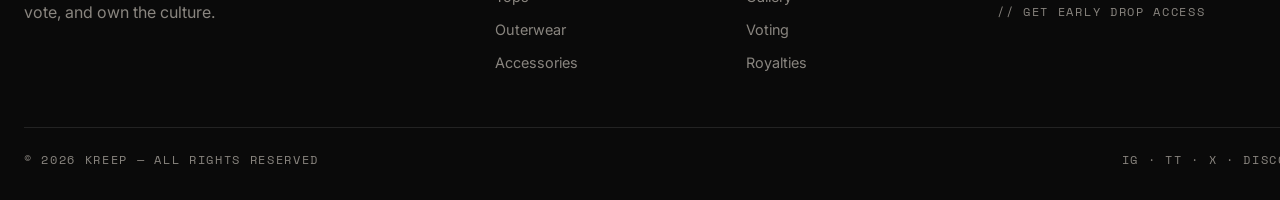
==== commit f15c42b6: "feat: modernize homepage with SVG logo, cart dropdown, size inventory chips, and hero gradient - Rep" ====
--- a/index.html
+++ b/index.html
@@ -17,7 +17,18 @@
   <!-- ====================== Navbar (persistent) ====================== -->
   <header class="nav">
     <div class="wrap">
-      <a class="nav-logo" href="index.html">KREE<span class="k-glitch glitch" data-text="P">P</span></a>
+      <a class="nav-logo glitch" data-text="KREEP" href="index.html">
+        <svg class="kreep-logo kreep-logo--nav" viewBox="0 0 180 48" xmlns="http://www.w3.org/2000/svg" aria-label="KREEP">
+          <g class="logo-icon" transform="translate(2,4)">
+            <path d="M4 0 L4 40 L12 40 L12 24 L20 40 L28 40 L18 20 L28 0 L20 0 L12 16 L12 0 Z" fill="#89857f"/>
+            <path d="M10 14 Q18 20 10 28 Q22 24 18 16 Q14 10 10 14Z" fill="#D6A5A5" opacity="0.85"/>
+            <ellipse cx="15" cy="20" rx="5" ry="8" fill="none" stroke="#D6A5A5" stroke-width="1.2" opacity="0.6" transform="rotate(-15 15 20)"/>
+          </g>
+          <text x="38" y="35" font-family="Bebas Neue, Arial Narrow, sans-serif" font-size="34" font-weight="700" letter-spacing="2">
+            <tspan fill="#ffffff">KR</tspan><tspan fill="#D6A5A5">E</tspan><tspan fill="#ffffff">EP</tspan>
+          </text>
+        </svg>
+      </a>
       <nav class="nav-links">
         <a href="index.html" class="active">Home</a>
         <a href="#arrivals">Shop</a>
@@ -27,15 +38,75 @@
       </nav>
       <div class="nav-right">
         <button class="cart-btn">Cart <span class="count">3</span></button>
+        <!-- Cart Dropdown -->
+        <div class="cart-dropdown" id="cartDropdown">
+          <div class="cart-dropdown__header">
+            <span class="mono">Your Cart (3)</span>
+          </div>
+          <ul class="cart-dropdown__items">
+            <li class="cart-dropdown__item">
+              <div class="cart-dropdown__item-info">
+                <span class="cart-dropdown__item-name">Glitch Hoodie</span>
+                <span class="cart-dropdown__item-price">$128</span>
+              </div>
+              <div class="cart-dropdown__qty">
+                <button class="cart-dropdown__qty-btn" data-action="minus">-</button>
+                <span class="cart-dropdown__qty-val">1</span>
+                <button class="cart-dropdown__qty-btn" data-action="plus">+</button>
+              </div>
+            </li>
+            <li class="cart-dropdown__item">
+              <div class="cart-dropdown__item-info">
+                <span class="cart-dropdown__item-name">Static Tee</span>
+                <span class="cart-dropdown__item-price">$64</span>
+              </div>
+              <div class="cart-dropdown__qty">
+                <button class="cart-dropdown__qty-btn" data-action="minus">-</button>
+                <span class="cart-dropdown__qty-val">1</span>
+                <button class="cart-dropdown__qty-btn" data-action="plus">+</button>
+              </div>
+            </li>
+            <li class="cart-dropdown__item">
+              <div class="cart-dropdown__item-info">
+                <span class="cart-dropdown__item-name">Loop Cargo</span>
+                <span class="cart-dropdown__item-price">$142</span>
+              </div>
+              <div class="cart-dropdown__qty">
+                <button class="cart-dropdown__qty-btn" data-action="minus">-</button>
+                <span class="cart-dropdown__qty-val">1</span>
+                <button class="cart-dropdown__qty-btn" data-action="plus">+</button>
+              </div>
+            </li>
+          </ul>
+          <div class="cart-dropdown__footer">
+            <div class="cart-dropdown__subtotal">
+              <span>Subtotal</span>
+              <span class="cart-dropdown__total-val">$334</span>
+            </div>
+            <button class="btn btn-primary btn-block">Checkout</button>
+          </div>
+        </div>
         <button class="nav-burger" aria-label="Menu"><span></span><span></span><span></span></button>
       </div>
     </div>
   </header>
 
   <!-- ====================== Hero ====================== -->
-  <section class="hero section">
+  <section class="hero section hero--gradient">
     <div class="wrap hero-grid">
       <div class="hero-copy">
+        <div class="hero-logo-wrap glitch" data-text="KREEP">
+          <svg class="kreep-logo kreep-logo--hero" viewBox="0 0 180 48" xmlns="http://www.w3.org/2000/svg" aria-label="KREEP">
+            <g class="logo-icon" transform="translate(2,4)">
+              <path d="M4 0 L4 40 L12 40 L12 24 L20 40 L28 40 L18 20 L28 0 L20 0 L12 16 L12 0 Z" fill="#89857f"/>
+              <path d="M10 14 Q18 20 10 28 Q22 24 18 16 Q14 10 10 14Z" fill="#D6A5A5" opacity="0.85"/>
+              <ellipse cx="15" cy="20" rx="5" ry="8" fill="none" stroke="#D6A5A5" stroke-width="1.2" opacity="0.6" transform="rotate(-15 15 20)"/>
+            </g>
+            <text x="38" y="35" font-family="Bebas Neue, Arial Narrow, sans-serif" font-size="34" font-weight="700" letter-spacing="2">
+              <tspan fill="#ffffff">KR</tspan><tspan fill="#D6A5A5">E</tspan><tspan fill="#ffffff">EP</tspan>
+            </text>
+          </svg>
+        </div>
         <p class="mono eyebrow">Drop 04 — Community Built</p>
         <h1 class="display-xl">
           WEAR<br />
@@ -107,6 +178,13 @@
           </div>
           <span class="sku">SKU·KRP-031</span>
           <div class="meta"><div><h4>Reconstruct Crew</h4><span class="cat">Sweatshirt</span></div><span class="price">$96</span></div>
+          <div class="size-row size-row--card">
+            <span class="size">S</span>
+            <span class="size">M</span>
+            <span class="size">L</span>
+            <span class="size soldout">XL</span>
+            <span class="size">XXL</span>
+          </div>
         </article>
         <article class="product-card">
           <div class="media">
@@ -115,6 +193,14 @@
           </div>
           <span class="sku">SKU·KRP-034</span>
           <div class="meta"><div><h4>Dusty Cargo</h4><span class="cat">Bottoms</span></div><span class="price">$142</span></div>
+          <div class="size-row size-row--card">
+            <span class="size soldout">XS</span>
+            <span class="size">S</span>
+            <span class="size">M</span>
+            <span class="size">L</span>
+            <span class="size soldout">XL</span>
+            <span class="size soldout">XXL</span>
+          </div>
         </article>
         <article class="product-card">
           <div class="media">
@@ -123,6 +209,14 @@
           </div>
           <span class="sku">SKU·KRP-038</span>
           <div class="meta"><div><h4>Olive Static Tee</h4><span class="cat">Tops</span></div><span class="price">$64</span></div>
+          <div class="size-row size-row--card">
+            <span class="size">XS</span>
+            <span class="size">S</span>
+            <span class="size">M</span>
+            <span class="size">L</span>
+            <span class="size">XL</span>
+            <span class="size">XXL</span>
+          </div>
         </article>
         <article class="product-card">
           <div class="media">
@@ -131,6 +225,12 @@
           </div>
           <span class="sku">SKU·KRP-041</span>
           <div class="meta"><div><h4>Glitch Beanie</h4><span class="cat">Accessories</span></div><span class="price">$38</span></div>
+          <div class="size-row size-row--card">
+            <span class="size soldout">S</span>
+            <span class="size">M</span>
+            <span class="size soldout">L</span>
+            <span class="size">XL</span>
+          </div>
         </article>
       </div>
     </div>
--- a/css/styles.css
+++ b/css/styles.css
@@ -68,14 +68,88 @@
 .nav .wrap { display: flex; align-items: center; justify-content: space-between; gap: var(--s-5); }
 .nav-logo { font: var(--t-display-m); font-size: 1.9rem; letter-spacing: 0.06em; display: inline-flex; align-items: center; }
 .nav-logo .k-glitch { color: var(--c-dusty-pink); }
+
+/* SVG Logo */
+.kreep-logo { display: block; }
+.kreep-logo--nav { height: 40px; width: auto; }
+.kreep-logo--hero { height: 72px; width: auto; }
+.hero-logo-wrap { margin-bottom: var(--s-5); }
+
 .nav-links { display: flex; gap: var(--s-6); }
 .nav-links a { font: var(--t-label); letter-spacing: 0.14em; text-transform: uppercase; color: var(--c-olive-gray); transition: color 0.15s; }
 .nav-links a:hover, .nav-links a.active { color: var(--c-white); }
-.nav-right { display: flex; align-items: center; gap: var(--s-4); }
+.nav-right { display: flex; align-items: center; gap: var(--s-4); position: relative; }
 .cart-btn { display: inline-flex; align-items: center; gap: var(--s-2); padding: 0.5rem 0.9rem; border: 1px solid var(--c-line); border-radius: var(--r-pill); font: var(--t-label); }
 .cart-btn .count { background: var(--c-dusty-pink); color: var(--c-black); border-radius: var(--r-pill); padding: 0 0.4rem; }
 .nav-burger { display: none; flex-direction: column; gap: 5px; }
 .nav-burger span { width: 22px; height: 2px; background: var(--c-white); }
+
+/* ==========================================================================
+   @component  Cart Dropdown
+   ========================================================================== */
+.cart-dropdown {
+  display: none;
+  position: absolute;
+  top: calc(100% + 12px);
+  right: 0;
+  width: 320px;
+  background: var(--c-ink-800);
+  border: 1px solid var(--c-line);
+  border-radius: var(--r-md);
+  box-shadow: var(--shadow-float);
+  z-index: 100;
+  overflow: hidden;
+}
+.cart-dropdown.open { display: block; }
+.cart-dropdown__header {
+  padding: var(--s-4);
+  border-bottom: 1px solid var(--c-line);
+}
+.cart-dropdown__items {
+  list-style: none;
+  margin: 0;
+  padding: 0;
+  max-height: 280px;
+  overflow-y: auto;
+}
+.cart-dropdown__item {
+  padding: var(--s-3) var(--s-4);
+  border-bottom: 1px solid var(--c-line);
+  display: flex;
+  justify-content: space-between;
+  align-items: center;
+  gap: var(--s-3);
+}
+.cart-dropdown__item:last-child { border-bottom: none; }
+.cart-dropdown__item-info { display: flex; flex-direction: column; gap: 2px; }
+.cart-dropdown__item-name { font: var(--t-heading); font-size: 0.9rem; }
+.cart-dropdown__item-price { font: var(--t-label); color: var(--c-dusty-pink); }
+.cart-dropdown__qty { display: flex; align-items: center; gap: var(--s-2); }
+.cart-dropdown__qty-btn {
+  width: 26px; height: 26px;
+  border: 1px solid var(--c-line);
+  border-radius: var(--r-sm);
+  display: grid; place-items: center;
+  font-size: 0.9rem;
+  color: var(--c-white);
+  background: var(--c-ink-700);
+  transition: border-color 0.15s;
+}
+.cart-dropdown__qty-btn:hover { border-color: var(--c-dusty-pink); }
+.cart-dropdown__qty-val { font: var(--t-label); min-width: 18px; text-align: center; }
+.cart-dropdown__footer {
+  padding: var(--s-4);
+  border-top: 1px solid var(--c-line);
+  background: var(--c-ink-700);
+}
+.cart-dropdown__subtotal {
+  display: flex;
+  justify-content: space-between;
+  align-items: center;
+  margin-bottom: var(--s-3);
+  font: var(--t-heading);
+}
+.cart-dropdown__total-val { color: var(--c-dusty-pink); font-size: 1.1rem; }
 
 /* ==========================================================================
    @component  ProductCard
--- a/css/pages.css
+++ b/css/pages.css
@@ -9,6 +9,17 @@
   width: 50vw; height: 50vw; max-width: 700px; max-height: 700px;
   background: radial-gradient(circle, var(--c-pink-soft), transparent 65%);
   pointer-events: none;
+}
+
+/* Animated gradient hero background */
+.hero--gradient { background: linear-gradient(135deg, var(--c-ink-900) 0%, #1a0f0f 25%, var(--c-ink-900) 50%, #0f1210 75%, var(--c-ink-900) 100%); background-size: 400% 400%; animation: heroGradient 12s ease infinite; }
+@keyframes heroGradient {
+  0%   { background-position: 0% 50%; }
+  50%  { background-position: 100% 50%; }
+  100% { background-position: 0% 50%; }
+}
+@media (prefers-reduced-motion: reduce) {
+  .hero--gradient { animation: none; background-size: 100% 100%; }
 }
 .hero-grid { display: grid; grid-template-columns: 1.05fr 0.95fr; gap: var(--s-7); align-items: center; }
 .hero-copy .eyebrow { margin-bottom: var(--s-4); }
@@ -33,6 +44,10 @@
 
 /* ---------------------------- HOME : Grids ------------------------------- */
 .grid-products { display: grid; grid-template-columns: repeat(4, 1fr); gap: var(--s-5); }
+
+/* Size chips in product cards (New Arrivals) */
+.size-row--card { display: flex; gap: var(--s-2); padding: 0 var(--s-4) var(--s-4); flex-wrap: wrap; }
+.size-row--card .size { min-width: 36px; padding: 0.4rem 0.5rem; font-size: 0.65rem; cursor: default; }
 
 /* ---------------------------- HOME : Loop -------------------------------- */
 .loop { background: linear-gradient(180deg, var(--c-ink-900), var(--c-ink-800)); border-block: 1px solid var(--c-line); }
